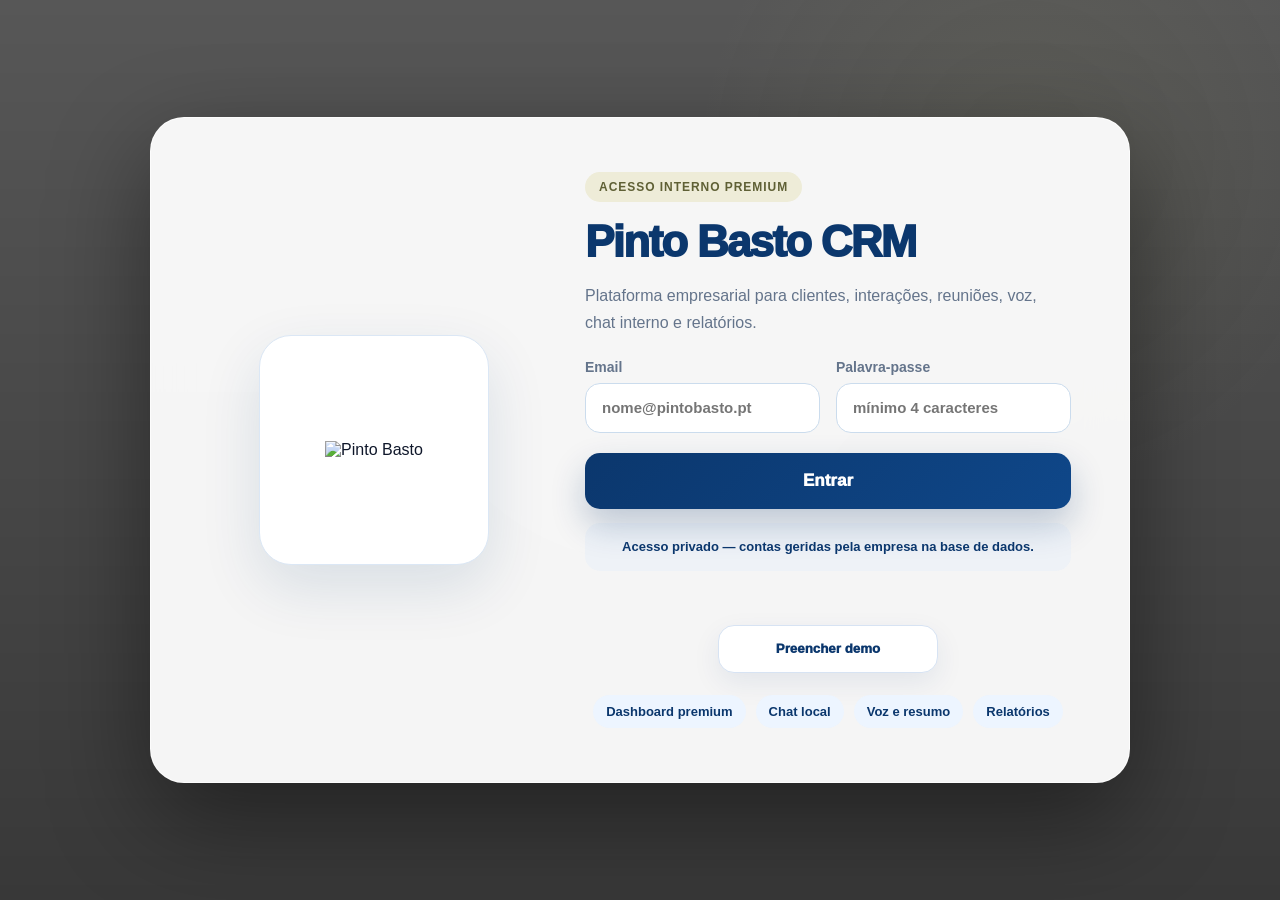
==== index.html @ f7416bcf "Add files via upload" ====
<!DOCTYPE html>
<html lang="pt-PT">
<head>
  <meta charset="UTF-8">
  <meta name="viewport" content="width=device-width, initial-scale=1.0">
  <title>Pinto Basto CRM Premium</title>
  <link rel="stylesheet" href="styles.css">
</head>
<body>
  <header class="topbar">
    <div class="brand" onclick="showPage('dashboard')">
      <img src="assets/pinto-basto-logo.png" alt="Pinto Basto">
      <div>
        <h1>Pinto Basto CRM</h1>
        <p id="userLine">A carregar...</p>
      </div>
    </div>
    <button class="mobile" onclick="toggleNav()">☰</button>
    <nav id="nav">
      <button onclick="showPage('dashboard')">Dashboard</button>
      <button onclick="showPage('clientes')">Clientes</button>
      <button onclick="showPage('crmPower')">CRM Lista</button>
      <button onclick="showPage('reuniao')">Reunião</button>
      <button onclick="showPage('chat')">Chat</button>
      <button onclick="showPage('videos')">Vídeos</button>
      <button onclick="toggleNotifications()">🔔 <span id="notificationBadge">0</span></button>
      <button onclick="showPage('settings')">Definições</button>
      <button class="danger" onclick="logout()">Sair</button>
    </nav>
  </header>

  <aside id="notificationPanel" class="notification-panel">
    <div class="notification-head">
      <div>
        <h3>Notificações</h3>
        <p>Eventos reais da aplicação</p>
      </div>
      <button onclick="markNotificationsRead()">Marcar lidas</button>
    </div>
    <div id="notificationList"></div>
  </aside>

  <main class="container">
    <section id="dashboard" class="page active">
      <div class="hero">
        <div>
          <span class="tag">Experiência Premium</span>
          <h2>Um centro de controlo empresarial para a Pinto Basto.</h2>
          <p>Clientes, operações, interações, reuniões, áudio, chat interno, tarefas e relatórios num menu elegante e centralizado.</p>
          <div class="actions">
            <button class="primary" onclick="showPage('reuniao')">Nova interação</button>
            <button onclick="showPage('clientes')">Explorar clientes</button>
            <button onclick="showPage('videos')">Ver vídeos</button>
          </div>
        </div>
        <div class="hero-dashboard">
          <div class="hero-stat"><strong id="heroScore">94%</strong><span>Saúde comercial</span></div>
          <div class="mini-chart"><span style="height:45%"></span><span style="height:78%"></span><span style="height:62%"></span><span style="height:90%"></span><span style="height:70%"></span></div>
          <div class="hero-alert">3 clientes precisam de seguimento esta semana</div>
        </div>
      </div>

      <div class="stats">
        <article><strong id="statClients">0</strong><span>Clientes</span><small>+12% este mês</small></article>
        <article><strong id="statInteractions">0</strong><span>Interações</span><small>histórico ativo</small></article>
        <article><strong id="statMessages">0</strong><span>Mensagens</span><small>chat interno</small></article>
        <article><strong id="statUsers">0</strong><span>Utilizadores</span><small>contas locais</small></article>
      </div>

      <div class="dashboard-grid">
        <article class="panel">
          <h3>Pipeline comercial</h3>
          <div class="pipeline">
            <div><b>Prospetos</b><span>18</span></div><div><b>Em negociação</b><span>7</span></div><div><b>Propostas</b><span>4</span></div><div><b>Fechados</b><span>11</span></div>
          </div>
        </article>
        <article class="panel">
          <h3>Interações por canal</h3>
          <div class="bars"><p><span style="width:85%"></span>Reuniões</p><p><span style="width:65%"></span>Chamadas</p><p><span style="width:50%"></span>Email</p><p><span style="width:35%"></span>Visitas</p></div>
        </article>
        <article class="panel priorities-panel">
          <div class="panel-head">
            <div>
              <h3>Prioridades</h3>
              <p class="muted small">Tarefas importantes definidas pela administração.</p>
            </div>
            <span id="priorityAdminBadge" class="admin-badge">Admin</span>
          </div>

          <ul id="priorityList" class="tasks priority-list"></ul>

          <div id="priorityAdminBox" class="priority-admin-box">
            <input id="priorityInput" placeholder="Nova prioridade...">
            <button class="primary" onclick="addPriority()">Adicionar</button>
          </div>

          <p id="priorityReadOnly" class="readonly-note">Só o administrador pode alterar prioridades.</p>
        </article>
      </div>
    </section>


    <section id="crmPower" class="page">
      <div class="page-title">
        <div>
          <h2>CRM de Clientes</h2>
          <p>Vista rápida estilo Power Apps: clientes, filtros, detalhe, alertas e histórico.</p>
        </div>
        <button class="primary" onclick="openPowerClientNew()">+ Novo cliente</button>
      </div>

      <div class="power-layout">
        <aside class="power-sidebar panel">
          <h3>Clientes</h3>

          <div class="power-search">
            <input id="powerSearch" oninput="renderPowerCRM()" placeholder="Procurar cliente...">
          </div>

          <div class="power-filters">
            <label>Cliente
              <select id="powerClientFilter" onchange="renderPowerCRM()">
                <option value="">Todos</option>
              </select>
            </label>

            <label>País
              <select id="powerCountryFilter" onchange="renderPowerCRM()">
                <option value="">Todos</option>
              </select>
            </label>

            <label>Estado Cliente
              <select id="powerStatusFilter" onchange="renderPowerCRM()">
                <option value="">Todos</option>
                <option>Ativo</option>
                <option>Pendente</option>
                <option>Em negociação</option>
                <option>Inativo</option>
                <option>Novo</option>
              </select>
            </label>

            <label>Tipo Cliente
              <select id="powerTypeFilter" onchange="renderPowerCRM()">
                <option value="">Todos</option>
                <option>Cliente atual</option>
                <option>Potencial cliente</option>
                <option>Cliente antigo</option>
                <option>Parceiro</option>
                <option>Fornecedor</option>
              </select>
            </label>

            <button onclick="clearPowerFilters()">Limpar filtros</button>
          </div>

          <div id="powerClientList" class="power-client-list"></div>
        </aside>

        <section class="power-detail panel">
          <div id="powerEmpty" class="power-empty">
            Seleciona um cliente para ver informação detalhada.
          </div>

          <div id="powerDetailContent" class="hidden">
            <div class="power-detail-head">
              <div>
                <span id="powerStatusDot" class="power-dot"></span>
                <h3 id="powerClientName">Cliente</h3>
                <p id="powerClientSub">Informação geral</p>
              </div>
              <div class="power-actions">
                <button onclick="startPowerInteraction()">Nova interação</button>
                <button onclick="deletePowerClient()">Apagar</button>
              </div>
            </div>

            <div class="power-tabs">
              <button class="active" onclick="setPowerTab('info', this)">Informação Geral</button>
              <button onclick="setPowerTab('users', this)">Gestão Utilizadores</button>
              <button onclick="setPowerTab('alerts', this)">Alertas</button>
              <button onclick="setPowerTab('history', this)">Histórico</button>
            </div>

            <div id="powerTabInfo" class="power-tab active">
              <div class="power-fields">
                <label>Lead<input id="powerLead"></label>
                <label>Estado Cliente<div class="status-only-label">Escolhe nos botões abaixo</div><select id="powerEstado">
                    <option>Lead</option>
                    <option>Novo</option>
                    <option>Pendente</option>
                    <option>Em negociação</option>
                    <option>Ativo</option>
                    <option>Inativo</option>
                    <option>Perdido</option>
                  </select></label>
                <label>Tipo Cliente<select id="powerTipo"><option>Cliente atual</option><option>Potencial cliente</option><option>Cliente antigo</option><option>Parceiro</option><option>Fornecedor</option></select></label>
                <label>NIF<input id="powerNif"></label>
                <label>País<input id="powerPais"></label>
                <label>Domínio Email<input id="powerDominio"></label>
                <label>Morada Sede<input id="powerMorada"></label>
                <label>dynamics_number<input id="powerDynamics"></label>
                <label>Nº dias alerta inatividade<input id="powerAlertDays" type="number" min="1"></label>
                <label>Última interação/alerta<input id="powerLastInteraction" disabled></label>
              </div>
              <button class="primary" onclick="savePowerClient()">Guardar alterações</button>
            </div>

            <div id="powerTabUsers" class="power-tab">
              <div class="power-add-row">
                <input id="powerUserName" placeholder="Nome do utilizador/contacto">
                <input id="powerUserRole" placeholder="Cargo / função">
                <input id="powerUserEmail" placeholder="Email">
                <button onclick="addPowerUser()">Adicionar</button>
              </div>
              <div id="powerUsersList" class="power-users-list"></div>
            </div>

            <div id="powerTabAlerts" class="power-tab">
              <div id="powerAlertsBox" class="power-alerts-box"></div>
            </div>

            <div id="powerTabHistory" class="power-tab">
              <div id="powerHistoryList" class="power-history-list"></div>
            </div>
          </div>
        </section>
      </div>
    </section>

    <section id="clientes" class="page">
      <div class="page-title"><div><h2>Clientes</h2><p>Informação detalhada, filtros e ações rápidas.</p></div><button class="primary" onclick="addClient()">+ Cliente</button></div>
      <input id="clientSearch" oninput="renderClients()" placeholder="Pesquisar cliente...">
      <div id="clientGrid" class="client-grid"></div>
    </section>

    <section id="reuniao" class="page">
      <div class="page-title">
        <div>
          <h2>Nova interação estruturada</h2>
          <p>Grava áudio, transcreve automaticamente, separa falas, identifica pessoas por turnos e gera resumo profissional.</p>
        </div>
        <span class="pill" id="recordStatus">Pronto</span>
      </div>

      <div class="quick-interaction panel">
        <h3>Interação rápida</h3>
        <div class="quick-grid">
          <label>Nome Cliente obrigatório<select id="quickClient"></select></label>
          <label>Tipo de Interação obrigatório<select id="quickType"><option>Reunião</option><option>Chamada</option><option>Email</option><option>Visita</option></select></label>
        </div>
        <textarea id="quickText" placeholder="Interação..."></textarea>
        <button class="primary" onclick="saveQuickInteraction()">🎤 Iniciar / Guardar interação rápida</button>
      </div>

      <div class="interaction-layout">
        <article class="panel interaction-card">
          <h3>1. Dados principais</h3>
          <div class="grid">
            <label>Cliente<select id="meetingClient"></select></label>
            <label>Tipo<select id="meetingType"><option>Reunião online</option><option>Chamada telefónica</option><option>Email</option><option>Visita presencial</option><option>Nota interna</option></select></label>
            <label>Responsável<input id="meetingOwner"></label>
            <label>Estado<select id="meetingStatus"><option>Concluída</option><option>Pendente</option><option>A acompanhar</option><option>Requer resposta</option></select></label>
            <label>Pessoa contactada<input id="meetingContact" placeholder="Nome do cliente/contacto"></label>
            <label>Cargo<input id="meetingRole" placeholder="Cargo da pessoa"></label>
            <label>Canal<select id="meetingChannel"><option>Teams</option><option>Telefone</option><option>Email</option><option>Presencial</option><option>WhatsApp</option></select></label>
            <label>Follow-up<input id="followDate" type="date"></label>
          </div>
        </article>

        <article class="panel interaction-card">
          <h3>2. Áudio e transcrição ao vivo</h3>
          <p class="muted">Ao gravar, a app tenta escrever automaticamente as falas. A deteção de pessoas é local e baseada em pausas/turnos.</p>

          <div class="audio-toolbar">
            <button class="danger" onclick="startRecording()">🎤 Gravar + transcrever</button>
            <button onclick="pauseRecording()">Pausar</button>
            <button onclick="resumeRecording()">Continuar</button>
            <button onclick="stopRecording()">Parar</button>
            <button onclick="playAudio()">Ouvir</button>
          </div>

          <div class="audio-status-grid">
            <div><strong id="timer">00:00</strong><span>Duração</span></div>
            <div><strong id="speechState">Inativo</strong><span>Transcrição</span></div>
            <div><strong id="speakerState">Pessoa 1</strong><span>Falante atual</span></div>
          </div>

          <canvas id="audioMeter" height="56"></canvas>
          <audio id="audio" controls></audio>
          <p class="muted" id="audioInfo">Sem áudio.</p>

          <div class="audio-options">
            <label><input type="checkbox" id="autoTranscribe" checked> Transcrever automaticamente enquanto grava</label>
            <label><input type="checkbox" id="autoSpeaker" checked> Identificar falantes automaticamente por pausas</label>
            <label><input type="checkbox" id="autoSummary" checked> Gerar resumo ao parar</label>
          </div>
        </article>

        <article class="panel full">
          <div class="section-split">
            <div>
              <h3>3. Falas da conversa</h3>
              <p class="muted">A app organiza a conversa por falas. Podes corrigir os nomes depois.</p>
            </div>
            <div class="speaker-tools">
              <button id="operatorBtn" class="selected" onclick="setSpeaker('Operador')">Operador</button>
              <button id="clientBtn" onclick="setSpeaker('Cliente')">Cliente</button>
              <button onclick="setSpeaker('Pessoa 1')">Pessoa 1</button>
              <button onclick="setSpeaker('Pessoa 2')">Pessoa 2</button>
              <button onclick="setSpeaker('Pessoa 3')">Pessoa 3</button>
              <button onclick="addManualLine()">Adicionar fala</button>
            </div>
          </div>

          <div id="speechCards" class="speech-cards">
            <div class="empty">As falas vão aparecer aqui automaticamente.</div>
          </div>

          <textarea id="transcript" placeholder="Transcrição completa..."></textarea>
        </article>

        <article class="panel full">
          <div class="section-split">
            <div>
              <h3>4. Resumo profissional</h3>
              <p class="muted">Resumo com decisões, temas, riscos, próximos passos e responsáveis.</p>
            </div>
            <button class="primary" onclick="generateSummary()">Gerar resumo</button>
          </div>

          <div class="summary-grid">
            <textarea id="summary" placeholder="Resumo executivo..."></textarea>
            <div class="summary-side">
              <h4>Estrutura detetada</h4>
              <ul id="summaryBullets">
                <li>Ainda sem dados suficientes.</li>
              </ul>
            </div>
          </div>

          <div class="summary-actions">
            <button onclick="saveInteraction()">Guardar interação</button>
            <button onclick="exportTXT()">Exportar TXT</button>
            <button onclick="exportStructuredJSON()">Exportar JSON</button>
            <button onclick="clearInteraction()">Limpar interação</button>
          </div>
        </article>

        <article class="panel full">
          <h3>5. Histórico estruturado da sessão</h3>
          <div class="table-wrap">
            <table>
              <thead>
                <tr>
                  <th>Hora</th>
                  <th>Falante</th>
                  <th>Texto</th>
                  <th>Tipo</th>
                </tr>
              </thead>
              <tbody id="sessionTable"></tbody>
            </table>
          </div>
        </article>
      </div>
    </section>

    <section id="chat"<section id="chat" class="page">
      <div class="page-title"><div><h2>Chat interno local</h2><p>Comunicação entre contas deste browser.</p></div></div>
      <div class="chat-layout"><aside class="panel users"><h3>Utilizadores</h3><div id="usersList"></div></aside><section class="panel chat-panel"><div class="chat-head"><h3 id="chatName">Seleciona um utilizador</h3><p id="chatMeta">Histórico interligado entre cliente e equipa.</p></div><div id="messages" class="messages"><div class="empty">Seleciona um utilizador.</div></div><div class="compose"><textarea id="messageText" placeholder="Escreve a mensagem..."></textarea><button class="primary" onclick="sendMessage()">Enviar</button></div></section></div>
    </section>

    <section id="videos" class="page">
      <div class="page-title"><div><h2>Vídeos de demonstração</h2><p>Vídeos criados para apresentar a app de forma profissional.</p></div></div>
      
      
      <div class="video-grid single-video-grid">
        <article class="panel video-card video-card-main">
          <video controls preload="metadata" style="width:100%; border-radius:18px;">
            <source src="assets/video-principal.mp4" type="video/mp4">
            O teu navegador não suporta vídeo HTML5.
          </video>
          <h3>Vídeo oficial Pinto Basto CRM</h3>
          <p>Apresentação premium com imagens reais da aplicação: dashboard, CRM Lista, interações, chat, personalização e base de dados online.</p>
        </article>
      </div>

    </section>

    <section id="settings" class="page">
      <div class="page-title">
        <div>
          <h2>Definições profissionais</h2>
          <p>Personaliza perfil, aparência, animações, notificações, dados e comportamento da aplicação.</p>
        </div>
        <button class="primary" onclick="saveSettings()">Guardar tudo</button>
      </div>

      <div class="settings-dashboard">
        <article class="panel settings-card">
          <h3>Perfil profissional</h3>
          <div class="grid">
            <label>Nome<input id="setName"></label>
            <label>Cargo<input id="setRole"></label>
            <label>Departamento<select id="setDepartment"><option>Comercial</option><option>Operações</option><option>Financeiro</option><option>Direção</option><option>Suporte</option><option>Administração</option></select></label>
            <label>Telefone<input id="setPhone"></label>
            <label>Escritório<input id="setOffice"></label>
            <label>Função<select id="setAppRole"><option>Administrador</option><option>Gestor</option><option>Colaborador</option></select></label>
          </div>
        </article>

        <article class="panel settings-card">
          <h3>Aparência da aplicação</h3>
          <div class="grid">
            <label>Tema visual
              <select id="setTheme" onchange="previewSettings()">
                <option value="classic">Pinto Basto Clássico</option>
                <option value="premium">Premium Escuro</option>
                <option value="light">Claro Executivo</option>
                <option value="ocean">Azul Oceano</option>
                <option value="gold">Dourado Corporativo</option>
              </select>
            </label>

            <label>Densidade
              <select id="setDensity" onchange="previewSettings()">
                <option value="comfortable">Confortável</option>
                <option value="compact">Compacta</option>
                <option value="spacious">Espaçosa</option>
              </select>
            </label>

            <label>Arredondamento
              <select id="setRadius" onchange="previewSettings()">
                <option value="soft">Suave</option>
                <option value="round">Muito arredondado</option>
                <option value="sharp">Mais reto</option>
              </select>
            </label>

            <label>Tamanho da fonte
              <select id="setFontSize" onchange="previewSettings()">
                <option value="normal">Normal</option>
                <option value="large">Grande</option>
                <option value="small">Pequena</option>
              </select>
            </label>
          </div>

          <div class="theme-preview">
            <div class="preview-card">
              <strong>Pré-visualização</strong>
              <span>Cartão premium com o estilo escolhido</span>
            </div>
          </div>
        </article>

        <article class="panel settings-card">
          <h3>Animações e experiência</h3>
          <label class="toggle"><input type="checkbox" id="setAnimations" onchange="previewSettings()"> Ativar animações suaves</label>
          <label class="toggle"><input type="checkbox" id="setGlass" onchange="previewSettings()"> Ativar efeito vidro no menu</label>
          <label class="toggle"><input type="checkbox" id="setShadows" onchange="previewSettings()"> Sombras premium nos cartões</label>
          <label class="toggle"><input type="checkbox" id="setHover" onchange="previewSettings()"> Efeitos ao passar o rato</label>
          <label class="toggle"><input type="checkbox" id="setReduceMotion" onchange="previewSettings()"> Reduzir movimento</label>
        </article>

        <article class="panel settings-card">
          <h3>Notificações funcionais</h3>
          <label class="toggle"><input type="checkbox" id="setNotifications"> Ativar notificações internas</label>
          <label class="toggle"><input type="checkbox" id="setBrowserNotifications"> Pedir notificações do browser</label>
          <label class="toggle"><input type="checkbox" id="setNotifyTasks"> Alertar tarefas pendentes</label>
          <label class="toggle"><input type="checkbox" id="setNotifyInteractions"> Alertar interações sem resumo</label>
          <label class="toggle"><input type="checkbox" id="setNotifyMessages"> Alertar novas mensagens</label>
          <button onclick="requestBrowserNotifications()">Permitir notificações do browser</button>
          <button onclick="createTestNotification()">Criar notificação de teste</button>
        </article>

        <article class="panel settings-card">
          <h3>Comportamento e dados</h3>
          <label class="toggle"><input type="checkbox" id="setAutoSave"> Guardar automaticamente interações</label>
          <label class="toggle"><input type="checkbox" id="setAutoSummary"> Gerar resumo ao terminar gravação</label>
          <label class="toggle"><input type="checkbox" id="setConfirmDelete"> Confirmar antes de limpar dados</label>
          <label class="toggle"><input type="checkbox" id="setRememberLastPage"> Reabrir na última página usada</label>
          <div class="settings-actions">
            <button onclick="exportAllData()">Exportar backup JSON</button>
            <button onclick="importDataPrompt()">Importar backup</button>
            <button class="danger" onclick="clearLocalData()">Limpar dados locais</button>
          </div>
        </article>

        <article class="panel settings-card">
          <h3>Estado da aplicação</h3>
          <div class="app-health">
            <div><strong id="healthUsers">0</strong><span>Utilizadores</span></div>
            <div><strong id="healthClients">0</strong><span>Clientes</span></div>
            <div><strong id="healthInteractions">0</strong><span>Interações</span></div>
            <div><strong id="healthMessages">0</strong><span>Mensagens</span></div>
            <div><strong id="healthNotifications">0</strong><span>Notificações</span></div>
          </div>
        </article>
      </div>
    </section>
  </main>

  <div id="toast"></div>
  <script src="local-auth.js"></script>
  <script src="sheets-api.js"></script>
  <script src="app.js"></script>
  <script src="client-status-buttons-fix.js"></script>
  <script src="data-charts-interactions-fix.js"></script>
  <script src="client-status-fix.js"></script>
  <script src="notifications-read-fix.js"></script>
  <script src="sheets-account-final.js"></script>
  <script src="sheets-interactions-show-fix.js"></script>
  <script src="sheets-sync-bridge.js"></script>
  <script src="video-fix.js"></script>
</body>
</html>
---- styles.css ----
*{box-sizing:border-box}:root{--navy:#0b376d;--gold:#87884f;--bg:#f4f7fb;--card:#fff;--muted:#64748b;--line:#dfe7f1;--red:#dc2626}
body{margin:0;font-family:Segoe UI,Arial,sans-serif;background:radial-gradient(circle at 8% 0%,rgba(135,136,79,.14),transparent 25%),radial-gradient(circle at 88% 8%,rgba(11,55,109,.14),transparent 28%),var(--bg);color:#12233a}button,input,select,textarea{font:inherit}
.topbar{position:sticky;top:0;z-index:20;display:flex;align-items:center;justify-content:space-between;gap:18px;padding:12px 26px;background:rgba(255,255,255,.94);border-bottom:1px solid var(--line);box-shadow:0 8px 28px rgba(18,35,58,.06);backdrop-filter:blur(16px)}
.brand{display:flex;align-items:center;gap:12px;cursor:pointer;margin-right:auto}.brand img{width:105px;height:70px;object-fit:contain;background:white;border-radius:12px;padding:4px}.brand h1{margin:0;font-size:21px;color:var(--navy)}.brand p{margin:3px 0 0;color:var(--muted);font-size:13px}
nav{display:flex;gap:8px;flex-wrap:wrap}button{border:0;border-radius:14px;padding:11px 15px;background:#edf3fa;color:var(--navy);font-weight:800;cursor:pointer}button:hover{box-shadow:0 10px 26px rgba(18,35,58,.14);transform:translateY(-1px)}.primary,.selected{background:var(--navy)!important;color:white!important}.danger{background:#fee2e2;color:#991b1b}.mobile{display:none}
.container{max-width:1280px;margin:auto;padding:30px}.page{display:none}.page.active{display:block}.hero{display:grid;grid-template-columns:1.05fr .95fr;gap:24px;align-items:center;background:linear-gradient(135deg,#fff,#edf4fc);padding:38px;border:1px solid var(--line);border-radius:34px;box-shadow:0 20px 58px rgba(18,35,58,.11);overflow:hidden;position:relative}.hero:after{content:"";position:absolute;right:-120px;top:-120px;width:360px;height:360px;border-radius:50%;background:rgba(135,136,79,.16)}
.tag,.pill{display:inline-block;padding:8px 12px;border-radius:999px;background:#f2f0dc;color:#5e5f35;font-size:12px;font-weight:900;text-transform:uppercase;letter-spacing:.08em}.hero h2{font-size:52px;line-height:1.03;margin:16px 0;color:var(--navy)}.hero p,.muted,.page-title p{color:var(--muted);font-size:17px;line-height:1.6}.actions{display:flex;gap:10px;flex-wrap:wrap;margin-top:20px}
.hero-dashboard{position:relative;z-index:2;background:linear-gradient(135deg,var(--navy),#06264e);min-height:320px;border-radius:30px;padding:26px;box-shadow:0 24px 60px rgba(11,55,109,.25);color:white}.hero-stat strong{font-size:58px;display:block}.hero-stat span{opacity:.85}.mini-chart{height:150px;display:flex;align-items:end;gap:14px;margin:32px 0}.mini-chart span{flex:1;border-radius:14px 14px 0 0;background:linear-gradient(180deg,#e7d59e,var(--gold))}.hero-alert{background:rgba(255,255,255,.14);padding:14px;border-radius:16px;font-weight:800}
.profile-card,.panel,.stats article,.client-card{background:var(--card);border:1px solid var(--line);border-radius:24px;padding:22px;box-shadow:0 12px 32px rgba(18,35,58,.07)}.stats{display:grid;grid-template-columns:repeat(4,1fr);gap:18px;margin-top:22px}.stats strong{display:block;color:var(--navy);font-size:36px}.stats span{color:var(--muted);display:block}.stats small{color:#16a34a;font-weight:800}
.dashboard-grid{display:grid;grid-template-columns:1fr 1fr 1fr;gap:18px;margin-top:22px}.pipeline{display:grid;grid-template-columns:repeat(2,1fr);gap:12px}.pipeline div{background:#f7f9fc;border-radius:16px;padding:16px}.pipeline span{display:block;font-size:28px;color:var(--navy);font-weight:900}.bars p{color:var(--muted);font-weight:800}.bars span{display:inline-block;height:12px;border-radius:999px;background:linear-gradient(90deg,var(--navy),var(--gold));margin-right:10px}.tasks{display:grid;gap:10px;padding-left:18px;color:var(--muted);font-weight:700}
.page-title{display:flex;align-items:center;justify-content:space-between;gap:16px;margin-bottom:20px}.page-title h2{font-size:36px;margin:0;color:var(--navy)}input,select,textarea{width:100%;border:1px solid #cbd7e6;border-radius:14px;padding:13px;background:white;color:#12233a;outline:none;margin-top:8px}
.client-grid{display:grid;grid-template-columns:repeat(3,1fr);gap:18px;margin-top:18px}.client-card h3{margin:0 0 8px;color:var(--navy)}.client-card p{color:var(--muted)}.grid{display:grid;grid-template-columns:repeat(2,1fr);gap:14px}label{display:grid;gap:6px;color:var(--muted);font-weight:800}
.meeting-grid{display:grid;grid-template-columns:1fr 1fr;gap:18px}.full{grid-column:1/-1}audio,video{width:100%;margin-top:10px;border-radius:16px}textarea{min-height:180px;resize:vertical}.chat-layout{display:grid;grid-template-columns:330px 1fr;gap:18px;min-height:620px}.user-item{padding:13px;border:1px solid var(--line);border-radius:18px;cursor:pointer}.user-item.active,.user-item:hover{border-color:var(--navy)}.user-item span,.user-item small{display:block;color:var(--muted);word-break:break-all}.chat-panel{display:flex;flex-direction:column}.chat-head{border-bottom:1px solid var(--line);padding-bottom:12px;margin-bottom:12px}.messages{flex:1;min-height:350px;overflow:auto;background:#f7f9fc;border:1px solid var(--line);border-radius:20px;padding:16px;display:flex;flex-direction:column;gap:10px}.message{max-width:74%;padding:12px 14px;border-radius:18px;background:white;border:1px solid var(--line)}.message.mine{align-self:flex-end;background:var(--navy);color:white}.message.other{align-self:flex-start}.message p{margin:0;white-space:pre-wrap}.message small{display:block;opacity:.7;margin-top:6px}.empty{margin:auto;color:var(--muted);font-weight:800}.compose{display:grid;grid-template-columns:1fr auto;gap:10px;margin-top:14px}.compose textarea{min-height:60px}.video-grid{display:grid;grid-template-columns:repeat(3,1fr);gap:18px}.video-card h3{color:var(--navy);margin-bottom:4px}.video-card p{color:var(--muted)}
#toast{position:fixed;right:24px;bottom:24px;background:var(--navy);color:white;padding:15px 18px;border-radius:16px;font-weight:900;display:none;z-index:300;box-shadow:0 20px 50px rgba(0,0,0,.28)}
@media(max-width:980px){.topbar{display:block}.mobile{display:inline-block;float:right}nav{display:none;margin-top:12px}nav.show{display:flex}.brand{margin-bottom:10px}.hero,.chat-layout,.meeting-grid,.grid,.stats,.client-grid,.dashboard-grid,.video-grid{grid-template-columns:1fr}.hero h2{font-size:36px}}


/* INTERAÇÕES + ÁUDIO PRO */
.interaction-layout{
  display:grid;
  grid-template-columns:1fr 1fr;
  gap:18px;
}
.interaction-card{
  min-height:100%;
}
.audio-toolbar,
.speaker-tools,
.summary-actions{
  display:flex;
  gap:9px;
  flex-wrap:wrap;
  margin:14px 0;
}
.audio-status-grid{
  display:grid;
  grid-template-columns:repeat(3,1fr);
  gap:10px;
  margin:14px 0;
}
.audio-status-grid div{
  background:#f7f9fc;
  border:1px solid var(--line);
  border-radius:16px;
  padding:14px;
}
.audio-status-grid strong{
  display:block;
  color:var(--navy);
  font-size:22px;
}
.audio-status-grid span{
  color:var(--muted);
  font-size:13px;
}
#audioMeter{
  width:100%;
  background:#071f3d;
  border-radius:16px;
  margin:8px 0 12px;
}
.audio-options{
  display:grid;
  gap:8px;
  margin-top:12px;
  color:var(--muted);
  font-weight:800;
}
.audio-options input{
  width:auto;
  margin-right:8px;
}
.section-split{
  display:flex;
  justify-content:space-between;
  gap:16px;
  align-items:flex-start;
}
.speech-cards{
  display:grid;
  gap:10px;
  background:#f7f9fc;
  border:1px solid var(--line);
  border-radius:20px;
  padding:14px;
  max-height:360px;
  overflow:auto;
  margin:14px 0;
}
.speech-card{
  display:grid;
  grid-template-columns:140px 1fr auto;
  gap:12px;
  align-items:start;
  padding:13px;
  background:white;
  border:1px solid var(--line);
  border-radius:16px;
}
.speech-card strong{
  color:var(--navy);
}
.speech-card p{
  margin:0;
  color:#334155;
  line-height:1.45;
}
.speech-card small{
  color:var(--muted);
}
.speech-card select{
  margin:0;
  padding:8px;
}
.summary-grid{
  display:grid;
  grid-template-columns:1.3fr .7fr;
  gap:16px;
}
.summary-side{
  background:#f7f9fc;
  border:1px solid var(--line);
  border-radius:20px;
  padding:18px;
}
.summary-side h4{
  margin-top:0;
  color:var(--navy);
}
.summary-side li{
  margin-bottom:10px;
  color:var(--muted);
}
.table-wrap{
  overflow:auto;
}
table{
  width:100%;
  border-collapse:collapse;
}
th,td{
  text-align:left;
  padding:13px;
  border-bottom:1px solid var(--line);
  vertical-align:top;
}
th{
  color:var(--muted);
  text-transform:uppercase;
  font-size:12px;
  letter-spacing:.06em;
}
@media(max-width:980px){
  .interaction-layout,.summary-grid,.audio-status-grid{grid-template-columns:1fr}
  .section-split{display:block}
  .speech-card{grid-template-columns:1fr}
}


/* SETTINGS + NOTIFICATIONS PRO */
#notificationBadge{
  display:inline-grid;
  place-items:center;
  min-width:20px;
  height:20px;
  padding:0 6px;
  border-radius:999px;
  background:#dc2626;
  color:white;
  font-size:12px;
  margin-left:4px;
}
.notification-panel{
  position:fixed;
  right:24px;
  top:96px;
  z-index:1000;
  width:min(420px,calc(100vw - 32px));
  max-height:70vh;
  overflow:auto;
  display:none;
  background:var(--card);
  border:1px solid var(--line);
  border-radius:24px;
  padding:18px;
  box-shadow:0 24px 70px rgba(18,35,58,.25);
}
.notification-panel.show{display:block;animation:popIn .22s ease}
.notification-head{
  display:flex;
  justify-content:space-between;
  gap:12px;
  align-items:start;
  border-bottom:1px solid var(--line);
  padding-bottom:12px;
  margin-bottom:12px;
}
.notification-head h3{margin:0;color:var(--navy)}
.notification-head p{margin:4px 0 0;color:var(--muted)}
.notification-item{
  display:grid;
  grid-template-columns:42px 1fr;
  gap:12px;
  padding:13px;
  border-radius:18px;
  background:#f7f9fc;
  border:1px solid var(--line);
  margin-bottom:10px;
}
.notification-item.unread{
  border-left:5px solid var(--gold);
}
.notification-icon{
  width:42px;height:42px;border-radius:14px;
  display:grid;place-items:center;
  background:#edf3fa;
}
.notification-item strong{display:block;color:var(--navy)}
.notification-item p{margin:4px 0;color:var(--muted);line-height:1.4}
.notification-item small{color:var(--muted)}
.settings-dashboard{
  display:grid;
  grid-template-columns:repeat(2,1fr);
  gap:18px;
}
.settings-card h3{
  margin-top:0;
  color:var(--navy);
}
.toggle{
  display:flex;
  align-items:center;
  gap:10px;
  padding:11px 0;
  color:var(--muted);
  font-weight:800;
}
.toggle input{
  width:auto;
  margin:0;
}
.theme-preview{
  margin-top:16px;
  padding:16px;
  border-radius:18px;
  background:#f7f9fc;
  border:1px solid var(--line);
}
.preview-card{
  padding:18px;
  border-radius:18px;
  background:linear-gradient(135deg,var(--navy),#06264e);
  color:white;
  box-shadow:0 14px 32px rgba(11,55,109,.22);
}
.preview-card strong{display:block;font-size:20px}
.preview-card span{opacity:.85}
.settings-actions{
  display:flex;
  flex-wrap:wrap;
  gap:10px;
  margin-top:14px;
}
.app-health{
  display:grid;
  grid-template-columns:repeat(2,1fr);
  gap:12px;
}
.app-health div{
  padding:16px;
  border-radius:18px;
  background:#f7f9fc;
  border:1px solid var(--line);
}
.app-health strong{
  display:block;
  color:var(--navy);
  font-size:30px;
}
.app-health span{
  color:var(--muted);
}

/* THEMES */
body.theme-premium{
  --navy:#071f3d;
  --gold:#c7a35a;
  --bg:#0f172a;
  --card:#152033;
  --muted:#a8b4c4;
  --line:#24334a;
  color:#eef5ff;
}
body.theme-premium .hero,
body.theme-premium .panel,
body.theme-premium .stats article,
body.theme-premium .client-card,
body.theme-premium .notification-panel{
  background:#152033;
  color:#eef5ff;
}
body.theme-premium input,
body.theme-premium select,
body.theme-premium textarea{
  background:#0f172a;
  color:#eef5ff;
  border-color:#24334a;
}
body.theme-light{
  --navy:#123b70;
  --gold:#87884f;
  --bg:#fbfcfe;
  --card:#ffffff;
}
body.theme-ocean{
  --navy:#075985;
  --gold:#06b6d4;
  --bg:#eef9ff;
}
body.theme-gold{
  --navy:#3b2f12;
  --gold:#b0892f;
  --bg:#fbf7ec;
}

/* DENSITY */
body.density-compact .panel,
body.density-compact .client-card,
body.density-compact .stats article{
  padding:16px;
  border-radius:18px;
}
body.density-spacious .panel,
body.density-spacious .client-card,
body.density-spacious .stats article{
  padding:30px;
  border-radius:32px;
}

/* RADIUS */
body.radius-sharp .panel,
body.radius-sharp .hero,
body.radius-sharp .client-card,
body.radius-sharp button,
body.radius-sharp input,
body.radius-sharp select,
body.radius-sharp textarea{
  border-radius:8px!important;
}
body.radius-round .panel,
body.radius-round .hero,
body.radius-round .client-card{
  border-radius:36px!important;
}

/* FONT */
body.font-large{font-size:18px}
body.font-small{font-size:14px}

/* FX */
body.no-animations *,
body.reduce-motion *{
  animation:none!important;
  transition:none!important;
  scroll-behavior:auto!important;
}
body.no-shadows .panel,
body.no-shadows .hero,
body.no-shadows .client-card,
body.no-shadows .stats article{
  box-shadow:none!important;
}
body.no-hover button:hover{
  transform:none!important;
  box-shadow:none!important;
}
body.glass-nav .topbar{
  background:rgba(255,255,255,.68)!important;
  backdrop-filter:blur(22px);
}
body.theme-premium.glass-nav .topbar{
  background:rgba(21,32,51,.72)!important;
}
@keyframes popIn{
  from{opacity:0;transform:translateY(-8px) scale(.98)}
  to{opacity:1;transform:none}
}
@media(max-width:980px){
  .settings-dashboard{grid-template-columns:1fr}
}


/* POWER APPS CRM STYLE ADDITIONS */
.hidden{display:none!important}
.power-layout{display:grid;grid-template-columns:370px 1fr;gap:18px;min-height:720px}
.power-sidebar{align-self:start;position:sticky;top:110px;max-height:calc(100vh - 130px);overflow:auto}
.power-search input{margin-top:0}
.power-filters{display:grid;gap:10px;margin:14px 0;padding:14px;border-radius:18px;background:#f7f9fc;border:1px solid var(--line)}
.power-client-list{display:grid;gap:10px}
.power-client-row{display:grid;grid-template-columns:18px 1fr auto;gap:10px;align-items:center;padding:12px;border:1px solid var(--line);border-radius:18px;background:white;cursor:pointer;transition:.2s}
.power-client-row:hover,.power-client-row.active{border-color:var(--navy);box-shadow:0 8px 24px rgba(11,55,109,.13)}
.power-client-row strong{display:block;color:var(--navy)}
.power-client-row span{display:block;color:var(--muted);font-size:13px}
.power-dot{width:12px;height:12px;border-radius:999px;background:#16a34a;display:inline-block}
.power-dot.yellow{background:#eab308}.power-dot.red{background:#dc2626}.power-dot.gray{background:#94a3b8}
.power-delete{background:#fee2e2;color:#991b1b;border-radius:10px;padding:7px 9px}
.power-empty{min-height:500px;display:grid;place-items:center;color:var(--muted);font-weight:900;text-align:center}
.power-detail-head{display:flex;justify-content:space-between;gap:18px;align-items:flex-start;border-bottom:1px solid var(--line);padding-bottom:16px;margin-bottom:16px}
.power-detail-head h3{display:inline-block;margin:0 0 6px 8px;color:var(--navy);font-size:28px}
.power-detail-head p{margin:0;color:var(--muted)}
.power-actions{display:flex;gap:8px;flex-wrap:wrap}
.power-tabs{display:flex;gap:8px;flex-wrap:wrap;margin-bottom:18px}
.power-tabs button.active{background:var(--navy);color:white}
.power-tab{display:none}.power-tab.active{display:block}
.power-fields{display:grid;grid-template-columns:repeat(2,1fr);gap:14px;margin-bottom:18px}
.power-add-row{display:grid;grid-template-columns:1fr 1fr 1fr auto;gap:10px;margin-bottom:16px}
.power-users-list,.power-history-list,.power-alerts-box{display:grid;gap:10px}
.power-user-card,.power-history-card,.power-alert-card{padding:14px;border:1px solid var(--line);border-radius:18px;background:#f7f9fc}
.power-user-card strong,.power-history-card strong,.power-alert-card strong{display:block;color:var(--navy)}
.power-user-card span,.power-history-card span,.power-alert-card span{color:var(--muted);display:block;margin-top:4px}
.power-alert-card.danger{background:#fee2e2;color:#991b1b;border-color:#fecaca}
.power-alert-card.warning{background:#fff7d6;color:#7a5513;border-color:#f4cc70}
.quick-interaction{margin-bottom:18px}
.quick-grid{display:grid;grid-template-columns:1fr 1fr;gap:14px}
.quick-interaction textarea{min-height:130px;margin:14px 0}
@media(max-width:980px){.power-layout,.power-fields,.power-add-row,.quick-grid{grid-template-columns:1fr}.power-sidebar{position:static;max-height:none}.power-detail-head{display:block}}


/* VIDEO FALLBACK ANIMADO */
.video-animated-fallback{
  width:100%;
  aspect-ratio:16/9;
  border-radius:16px;
  overflow:hidden;
  background:linear-gradient(135deg,#0b376d,#87884f);
  position:relative;
  color:white;
  box-shadow:inset 0 -70px 90px rgba(0,0,0,.35);
}
.fallback-screen{
  position:absolute;
  inset:0;
  padding:34px;
  display:flex;
  flex-direction:column;
  justify-content:center;
  gap:16px;
}
.fallback-screen::after{
  content:"";
  position:absolute;
  right:35px;
  top:25px;
  width:120px;
  height:120px;
  background:rgba(255,255,255,.18);
  border-radius:999px;
  animation:fallbackPulse 2s ease-in-out infinite;
}
.fallback-title{
  font-size:25px;
  font-weight:900;
  text-shadow:0 2px 8px rgba(0,0,0,.25);
}
.fallback-subtitle{
  font-weight:800;
  opacity:.9;
}
.fallback-cards{
  display:flex;
  gap:10px;
  flex-wrap:wrap;
}
.fallback-cards span{
  padding:10px 12px;
  border-radius:14px;
  background:rgba(255,255,255,.18);
  font-weight:900;
  animation:fallbackFloat 2.4s ease-in-out infinite;
}
.fallback-cards span:nth-child(2){animation-delay:.25s}
.fallback-cards span:nth-child(3){animation-delay:.5s}
.fallback-progress{
  height:10px;
  border-radius:999px;
  background:rgba(255,255,255,.25);
  overflow:hidden;
  margin-top:12px;
}
.fallback-progress i{
  display:block;
  height:100%;
  width:45%;
  border-radius:999px;
  background:white;
  animation:fallbackBar 3.5s linear infinite;
}
@keyframes fallbackPulse{
  0%,100%{transform:scale(1);opacity:.55}
  50%{transform:scale(1.1);opacity:.85}
}
@keyframes fallbackFloat{
  0%,100%{transform:translateY(0)}
  50%{transform:translateY(-8px)}
}
@keyframes fallbackBar{
  0%{transform:translateX(-120%)}
  100%{transform:translateX(260%)}
}


/* VIDEO FINAL ÚNICO */
.single-video-grid{
  grid-template-columns:minmax(280px, 980px) !important;
  justify-content:center;
}
.video-card-main{
  max-width:1040px;
  margin:0 auto;
}
.video-card-main video{
  display:block;
  width:100%;
  background:#050b18;
  border-radius:22px !important;
  box-shadow:0 28px 80px rgba(11,55,109,.28);
}
.video-card-main h3{
  font-size:26px;
  margin-top:18px;
  color:var(--navy, #0b376d);
}
.video-card-main p{
  font-size:16px;
  line-height:1.65;
  color:var(--muted, #64748b);
}


/* MODO PRIVADO SEM REGISTO */
.private-auth-note{
  margin-top:14px;
  padding:12px 14px;
  border-radius:14px;
  background:rgba(11,55,109,.08);
  color:#0b376d;
  font-weight:800;
  font-size:13px;
  text-align:center;
}
.private-auth-disabled{
  display:none !important;
}


/* FIX FINAL LOGIN E VIDEO */
.demo-center{
  display:flex;
  justify-content:center;
  align-items:center;
  width:100%;
  margin:16px 0;
}
.demo-center button{
  min-width:220px;
}
.single-video-grid{
  grid-template-columns:minmax(280px, 980px) !important;
  justify-content:center;
}
.video-card-main{
  max-width:1040px;
  margin:0 auto;
}
.video-card-main video{
  display:block;
  width:100%;
  background:#050b18;
  border-radius:22px !important;
  box-shadow:0 28px 80px rgba(11,55,109,.28);
}


/* PRIORIDADES ADMIN ONLY */
.panel-head{
  display:flex;
  justify-content:space-between;
  align-items:flex-start;
  gap:16px;
}
.muted.small{
  margin:4px 0 0;
  font-size:13px;
  color:var(--muted, #64748b);
}
.admin-badge{
  padding:7px 10px;
  border-radius:999px;
  background:#e7f0ff;
  color:#0b376d;
  font-size:12px;
  font-weight:900;
  white-space:nowrap;
}
.admin-badge.readonly{
  background:#f1f5f9;
  color:#64748b;
}
.priority-list{
  margin-top:14px;
}
.priority-item{
  display:flex;
  justify-content:space-between;
  align-items:center;
  gap:12px;
  padding:11px 0;
}
.priority-item span{
  flex:1;
}
.priority-actions{
  display:flex;
  gap:7px;
}
.priority-actions button{
  padding:7px 9px;
  font-size:12px;
  border-radius:10px;
}
.priority-admin-box{
  display:grid;
  grid-template-columns:1fr auto;
  gap:10px;
  margin-top:14px;
}
.priority-admin-box input{
  width:100%;
}
.readonly-note{
  margin:12px 0 0;
  padding:10px 12px;
  border-radius:14px;
  background:#f8fafc;
  color:#64748b;
  font-weight:800;
  font-size:13px;
}
@media(max-width:700px){
  .priority-admin-box{grid-template-columns:1fr}
  .priority-item{align-items:flex-start;flex-direction:column}
}


/* ADMIN LOGIN FIX */
.demo-center{
  display:flex !important;
  justify-content:center !important;
  align-items:center !important;
  width:100% !important;
  margin:16px 0 !important;
  gap:12px;
}
.demo-center button{
  min-width:220px;
  text-align:center;
}


/* FIX NOTIFICAÇÕES LIDAS */
.notification-item.read{
  opacity:.68;
}
.notification-item.read strong{
  font-weight:700;
}
#notificationBadge:empty{
  display:none !important;
}


/* STATUS CLIENTE BOTÕES FIX */
.status-buttons{
  display:flex;
  flex-wrap:wrap;
  gap:8px;
  margin-top:10px;
}
.status-choice{
  border:1px solid #d7e3f3;
  background:#eef6ff;
  color:#0b376d;
  padding:8px 11px;
  border-radius:999px;
  font-size:12px;
  font-weight:900;
  cursor:pointer;
  transition:.18s ease;
}
.status-choice:hover{
  transform:translateY(-1px);
  box-shadow:0 8px 18px rgba(11,55,109,.12);
}
.status-choice.active{
  background:#0b376d;
  color:#fff;
  border-color:#0b376d;
}
.status-choice.green.active{
  background:#159947;
  border-color:#159947;
}
.status-choice.yellow.active{
  background:#c28b00;
  border-color:#c28b00;
}
.status-choice.red.active{
  background:#dc2626;
  border-color:#dc2626;
}


/* ESTADO CLIENTE SEM DROPDOWN */
.hidden-status-select{
  display:none !important;
}
.status-only-label{
  margin-top:8px;
  padding:12px 14px;
  border-radius:16px;
  background:#f8fafc;
  color:#64748b;
  font-size:13px;
  font-weight:800;
  border:1px solid #dbe7f5;
}
#powerEstadoButtons{
  margin-top:12px;
}


/* DADOS REAIS, GRÁFICOS E DETALHE DE INTERAÇÕES */
.real-bar-row{
  display:grid;
  grid-template-columns:120px 1fr 36px;
  align-items:center;
  gap:12px;
  margin:12px 0;
  font-size:14px;
}
.real-bar-row strong{
  color:#0b376d;
}
.real-bar-track{
  height:11px;
  background:#edf3fb;
  border-radius:999px;
  overflow:hidden;
}
.real-bar-track i{
  display:block;
  height:100%;
  border-radius:999px;
  background:linear-gradient(90deg,#0b376d,#87884f);
}
.real-bar-row em{
  font-style:normal;
  font-weight:900;
  color:#0b376d;
  text-align:right;
}
.interaction-detail-box{
  margin-bottom:16px;
}
.interaction-detail-head{
  display:flex;
  align-items:center;
  justify-content:space-between;
  gap:16px;
  padding:14px 16px;
  border-radius:18px;
  background:#0b376d;
  color:#fff;
}
.interaction-detail-head strong{
  display:block;
  font-size:18px;
}
.interaction-detail-head span{
  display:block;
  opacity:.8;
  font-size:13px;
  margin-top:4px;
}
.interaction-detail-head button{
  background:rgba(255,255,255,.16);
  color:#fff;
}
.interaction-detail-grid{
  display:grid;
  grid-template-columns:repeat(2,minmax(0,1fr));
  gap:10px;
  margin-top:12px;
}
.interaction-detail-grid p,
.interaction-detail-text{
  padding:12px 14px;
  border:1px solid #dbe7f5;
  border-radius:16px;
  background:#f8fafc;
}
.interaction-detail-text{
  margin-top:12px;
}
.interaction-detail-text h4{
  margin:6px 0 8px;
  color:#0b376d;
}
.interaction-click-card{
  cursor:pointer;
  transition:.18s ease;
}
.interaction-click-card:hover{
  transform:translateY(-2px);
  box-shadow:0 14px 32px rgba(11,55,109,.14);
}
.interaction-click-card.selected{
  border:2px solid #0b376d;
  background:#f4f8ff;
}
@media(max-width:700px){
  .interaction-detail-grid{grid-template-columns:1fr}
  .real-bar-row{grid-template-columns:1fr}
}
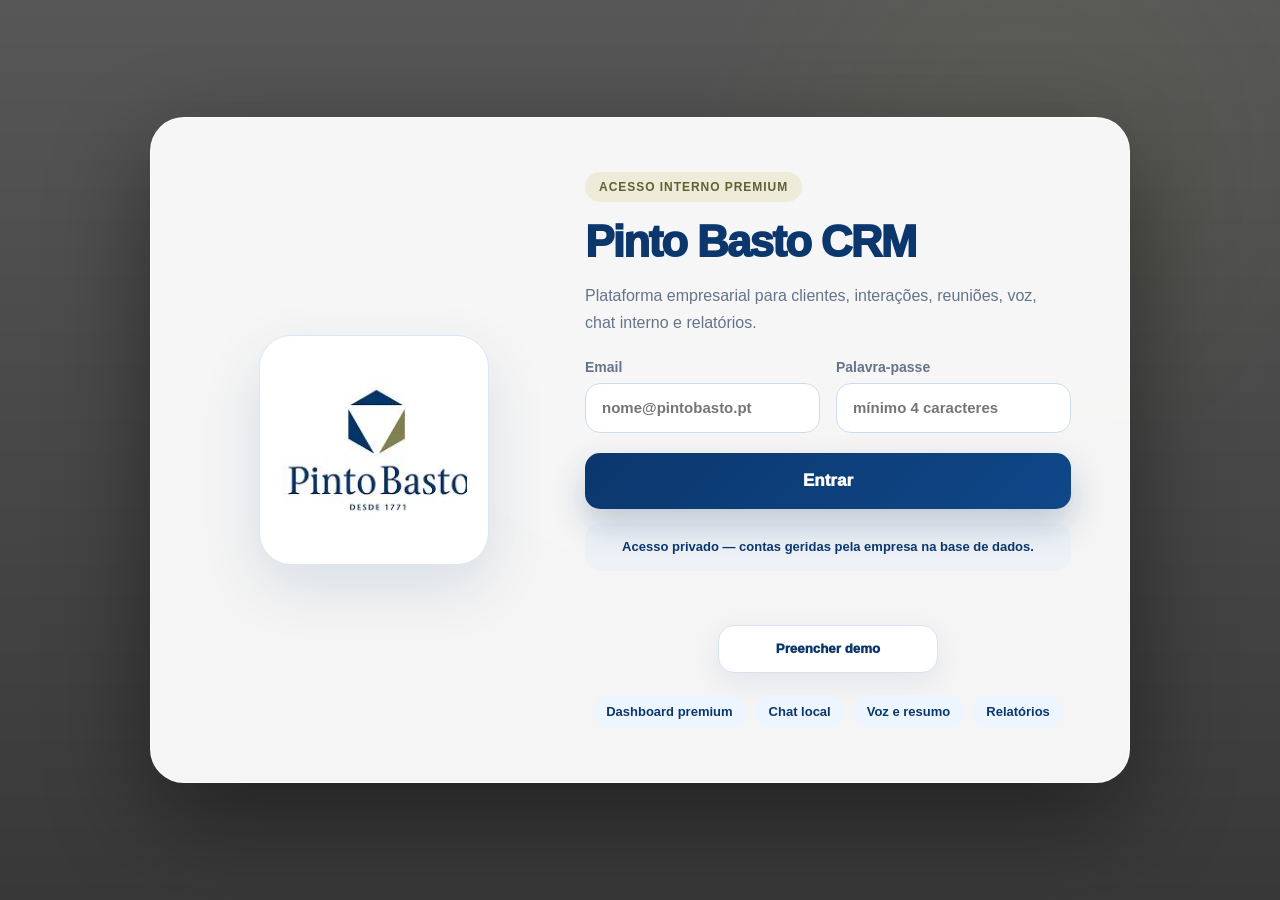
==== commit 1c053e18: "Add files via upload" ====
--- a/index.html
+++ b/index.html
@@ -509,6 +509,8 @@
   <script src="local-auth.js"></script>
   <script src="sheets-api.js"></script>
   <script src="app.js"></script>
+  <script src="notifications-mobile-fix.js"></script>
+  <script src="chat-users-sheets-fix.js"></script>
   <script src="client-status-buttons-fix.js"></script>
   <script src="data-charts-interactions-fix.js"></script>
   <script src="client-status-fix.js"></script>
--- a/styles.css
+++ b/styles.css
@@ -833,3 +833,71 @@
   .interaction-detail-grid{grid-template-columns:1fr}
   .real-bar-row{grid-template-columns:1fr}
 }
+
+
+/* CHAT USERS FROM SHEETS FIX */
+.chat-user-row{
+  cursor:pointer;
+  transition:.18s ease;
+}
+.chat-user-row:hover{
+  transform:translateY(-1px);
+  box-shadow:0 10px 24px rgba(11,55,109,.10);
+}
+.chat-user-row.active{
+  border-color:#0B376D !important;
+  background:#f3f8ff !important;
+}
+.chat-user-row small{
+  display:block;
+  color:#64748b;
+  margin-top:4px;
+  font-size:12px;
+}
+
+
+/* MOBILE NOTIFICATIONS CLOSE FIX */
+.notification-close-btn{
+  position:absolute;
+  top:10px;
+  right:10px;
+  width:34px;
+  height:34px;
+  border-radius:999px;
+  border:0;
+  background:#fee2e2;
+  color:#991b1b;
+  font-size:24px;
+  line-height:1;
+  font-weight:900;
+  cursor:pointer;
+  display:flex;
+  align-items:center;
+  justify-content:center;
+  z-index:20;
+  box-shadow:0 8px 18px rgba(0,0,0,.12);
+}
+
+#notificationPanel{
+  position:relative;
+}
+
+@media(max-width:760px){
+  #notificationPanel{
+    position:fixed !important;
+    top:82px !important;
+    left:14px !important;
+    right:14px !important;
+    width:auto !important;
+    max-width:none !important;
+    max-height:calc(100vh - 110px) !important;
+    overflow:auto !important;
+    z-index:9999 !important;
+    border-radius:22px !important;
+    padding-top:52px !important;
+  }
+
+  .notification-close-btn{
+    display:flex !important;
+  }
+}
